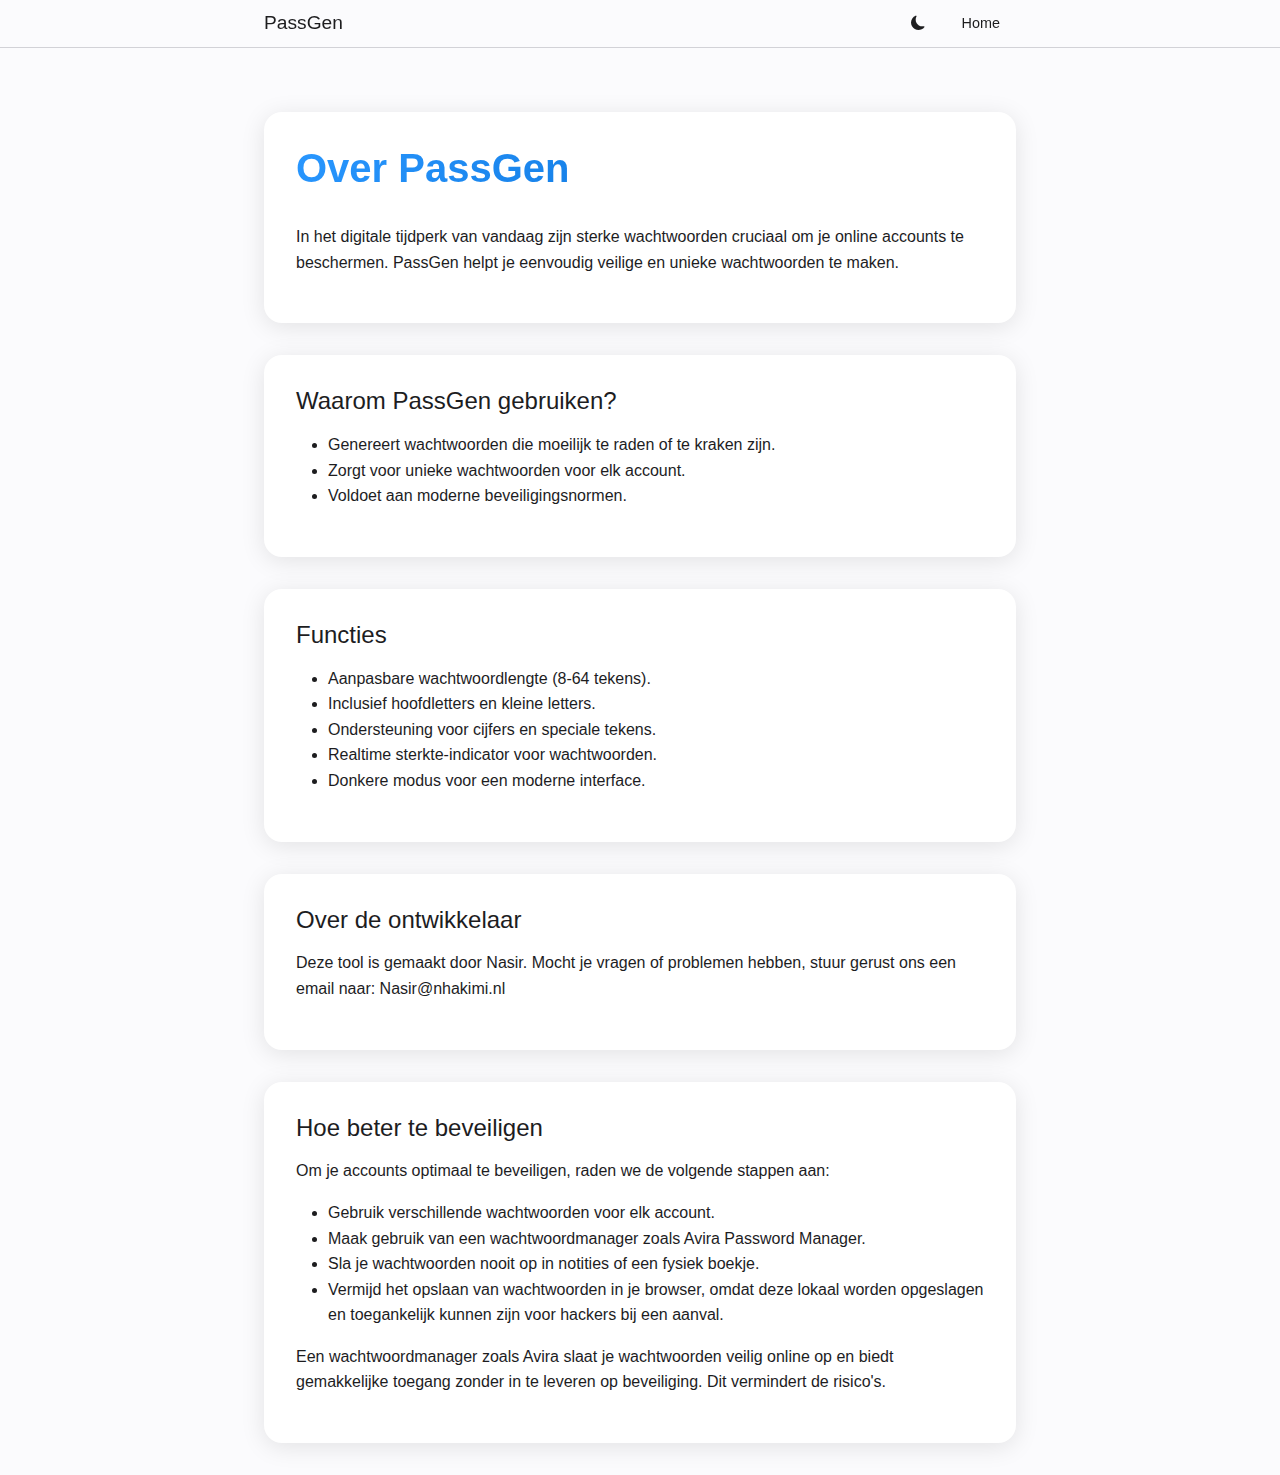
==== about.html @ d22cc3f9 "main" ====
<!DOCTYPE html>
<html lang="nl">
<head>
    <meta charset="UTF-8">
    <meta name="viewport" content="width=device-width, initial-scale=1.0">
    <title>Over - PassGen</title>
    <!-- Bootstrap CSS -->
    <link href="https://cdn.jsdelivr.net/npm/bootstrap@5.3.2/dist/css/bootstrap.min.css" rel="stylesheet">
    <!-- Bootstrap Icons -->
    <link href="https://cdn.jsdelivr.net/npm/bootstrap-icons@1.11.3/font/bootstrap-icons.css" rel="stylesheet">
    <link rel="stylesheet" href="style.css">
    <style>
        .about-section:hover {
            box-shadow: 0 4px 20px rgba(0, 0, 0, 0.2);
            transform: translateY(-5px);
            transition: all 0.3s ease;
        }
    </style>
</head>
<body>
    <!-- Navigatie -->
    <nav class="navbar navbar-expand-lg">
        <div class="container">
            <a class="navbar-brand" href="index.html">PassGen</a>
            <div class="nav-buttons">
                <button id="theme-toggle" class="btn">
                    <i class="bi bi-moon-fill"></i>
                </button>
                <a href="index.html" class="btn">Home</a>
            </div>
        </div>
    </nav>

    <!-- Hoofdinhoud -->
    <main class="container">
        <div class="about-container">
            <section class="about-section">
                <h1>Over PassGen</h1>
                <p>In het digitale tijdperk van vandaag zijn sterke wachtwoorden cruciaal om je online accounts te beschermen. PassGen helpt je eenvoudig veilige en unieke wachtwoorden te maken.</p>
            </section>

            <section class="about-section">
                <h2>Waarom PassGen gebruiken?</h2>
                <ul>
                    <li>Genereert wachtwoorden die moeilijk te raden of te kraken zijn.</li>
                    <li>Zorgt voor unieke wachtwoorden voor elk account.</li>
                    <li>Voldoet aan moderne beveiligingsnormen.</li>
                </ul>
            </section>

            <section class="about-section">
                <h2>Functies</h2>
                <ul>
                    <li>Aanpasbare wachtwoordlengte (8-64 tekens).</li>
                    <li>Inclusief hoofdletters en kleine letters.</li>
                    <li>Ondersteuning voor cijfers en speciale tekens.</li>
                    <li>Realtime sterkte-indicator voor wachtwoorden.</li>
                    <li>Donkere modus voor een moderne interface.</li>
                </ul>
            </section>

            <section class="about-section">
                <h2>Over de ontwikkelaar</h2>
                <p>Deze tool is gemaakt door Nasir. Mocht je vragen of problemen hebben, stuur gerust ons een email naar: Nasir@nhakimi.nl</p>
            </section>
        </div>

        <section class="about-section">
            <h2>Hoe beter te beveiligen</h2>
            <p>Om je accounts optimaal te beveiligen, raden we de volgende stappen aan:</p>
            <ul>
                <li>Gebruik verschillende wachtwoorden voor elk account.</li>
                <li>Maak gebruik van een wachtwoordmanager zoals Avira Password Manager.</li>
                <li>Sla je wachtwoorden nooit op in notities of een fysiek boekje.</li>
                <li>Vermijd het opslaan van wachtwoorden in je browser, omdat deze lokaal worden opgeslagen en toegankelijk kunnen zijn voor hackers bij een aanval.</li>
            </ul>
            <p>Een wachtwoordmanager zoals Avira slaat je wachtwoorden veilig online op en biedt gemakkelijke toegang zonder in te leveren op beveiliging. Dit vermindert de risico's.</p>
        </section>
    </main>

    <!-- Bootstrap JS Bundle -->
    <script src="https://cdn.jsdelivr.net/npm/bootstrap@5.3.2/dist/js/bootstrap.bundle.min.js"></script>
    <script type="module" src="main.js"></script>
</body>
</html>
---- style.css ----
@import 'bootstrap/dist/css/bootstrap.min.css';
@import 'bootstrap-icons/font/bootstrap-icons.css';

:root {
    --primary-color: #2997ff;
    --secondary-color: #06c;
    --text-color: #1d1d1f;
    --bg-color: #fbfbfd;
    --card-bg: #ffffff;
    --border-color: #d2d2d7;
    --hover-color: #0077ed;
    --error-color: #ff3b30;
    --success-color: #28cd41;
    --navbar-height: 48px;
    --transition-speed: 0.3s;
}

[data-theme="dark"] {
    --text-color: #f5f5f7;
    --bg-color: #000000;
    --card-bg: #1d1d1f;
    --border-color: #424245;
}

body {
    background-color: var(--bg-color);
    color: var(--text-color);
    font-family: -apple-system, BlinkMacSystemFont, "Segoe UI", Roboto, sans-serif;
    transition: background-color var(--transition-speed), color var(--transition-speed);
    min-height: 100vh;
    margin: 0;
    padding-top: calc(var(--navbar-height) + 2rem);
}

/* Loading Screen */
#loading-screen {
    position: fixed;
    top: 0;
    left: 0;
    width: 100%;
    height: 100%;
    background-color: var(--bg-color);
    display: flex;
    justify-content: center;
    align-items: center;
    z-index: 2000;
    transition: opacity var(--transition-speed);
}

.loading-content {
    text-align: center;
}

.loading-icon {
    fill: var(--primary-color);
    animation: pulse 2s infinite;
}

.loading-text {
    margin-top: 1rem;
    color: var(--text-color);
    font-size: 1.1rem;
}

/* Navbar */
.navbar {
    background-color: rgba(var(--bg-color), 0.8);
    backdrop-filter: blur(20px);
    -webkit-backdrop-filter: blur(20px);
    border-bottom: 1px solid var(--border-color);
    height: var(--navbar-height);
    position: fixed;
    top: 0;
    width: 100%;
    z-index: 1000;
    transition: background-color var(--transition-speed);
}

.navbar .container {
    height: 100%;
}

.navbar-brand {
    font-size: 1.2rem;
    font-weight: 500;
    color: var(--text-color);
}

.nav-buttons .btn {
    padding: 0.4rem 1rem;
    border-radius: 980px;
    font-size: 0.9rem;
    transition: all var(--transition-speed);
    border: none;
    background: transparent;
    color: var(--text-color);
}

.nav-buttons .btn:hover {
    background-color: rgba(0, 0, 0, 0.05);
}

[data-theme="dark"] .nav-buttons .btn:hover {
    background-color: rgba(255, 255, 255, 0.1);
}

/* Main Content */
.container {
    max-width: 800px;
    padding: 0 1.5rem;
}

.password-container {
    background-color: var(--card-bg);
    border-radius: 18px;
    padding: 2rem;
    box-shadow: 0 4px 24px rgba(0, 0, 0, 0.1);
    transition: background-color var(--transition-speed);
}

/* Password Display */
.password-display {
    display: flex;
    gap: 1rem;
    margin-bottom: 2rem;
}

#password-output {
    flex: 1;
    background-color: var(--bg-color);
    border: 1px solid var(--border-color);
    border-radius: 12px;
    padding: 1rem;
    font-size: 1.2rem;
    font-family: SFMono-Regular, Menlo, Monaco, Consolas, monospace;
    color: var(--text-color);
    transition: all var(--transition-speed);
}

#copy-button {
    background-color: var(--primary-color);
    color: white;
    border: none;
    border-radius: 12px;
    width: 48px;
    height: 48px;
    display: flex;
    align-items: center;
    justify-content: center;
    font-size: 1.2rem;
    transition: all var(--transition-speed);
}

#copy-button:hover {
    background-color: var(--hover-color);
    transform: scale(1.05);
}

/* Strength Meter */
.strength-meter {
    background-color: var(--bg-color);
    border-radius: 8px;
    height: 6px;
    margin: 2rem 0;
    overflow: hidden;
}

.strength-bar {
    height: 100%;
    width: 0;
    transition: all var(--transition-speed);
}

.strength-text {
    font-size: 0.9rem;
    color: var(--text-color);
    margin-top: 0.5rem;
    text-align: center;
}

/* Options */
.options {
    display: grid;
    gap: 1.5rem;
    margin: 2rem 0;
}

.option-group {
    display: flex;
    align-items: center;
    gap: 1rem;
}

.option-group label {
    display: flex;
    align-items: center;
    gap: 0.5rem;
    margin: 0;
    font-size: 1rem;
    color: var(--text-color);
}

input[type="range"] {
    flex: 1;
    height: 6px;
    -webkit-appearance: none;
    background-color: var(--border-color);
    border-radius: 3px;
}

input[type="range"]::-webkit-slider-thumb {
    -webkit-appearance: none;
    width: 20px;
    height: 20px;
    background-color: var(--primary-color);
    border-radius: 50%;
    cursor: pointer;
    transition: transform var(--transition-speed);
}

input[type="range"]::-webkit-slider-thumb:hover {
    transform: scale(1.1);
}

input[type="checkbox"] {
    width: 20px;
    height: 20px;
    border-radius: 6px;
    border: 2px solid var(--border-color);
    -webkit-appearance: none;
    appearance: none;
    background-color: var(--bg-color);
    cursor: pointer;
    transition: all var(--transition-speed);
}

input[type="checkbox"]:checked {
    background-color: var(--primary-color);
    border-color: var(--primary-color);
    position: relative;
}

input[type="checkbox"]:checked::after {
    content: '✓';
    color: white;
    position: absolute;
    top: 50%;
    left: 50%;
    transform: translate(-50%, -50%);
    font-size: 12px;
}

.bi-info-circle {
    color: var(--primary-color);
    font-size: 1rem;
    cursor: help;
    transition: transform var(--transition-speed);
}

.bi-info-circle:hover {
    transform: scale(1.1);
}

/* Generate Button */
.generate-btn {
    background-color: var(--primary-color);
    color: white;
    border: none;
    border-radius: 980px;
    padding: 1rem 2rem;
    font-size: 1.1rem;
    font-weight: 500;
    width: 100%;
    transition: all var(--transition-speed);
}

.generate-btn:hover {
    background-color: var(--hover-color);
    transform: scale(1.02);
}

/* About Page */
.about-container {
    padding-top: 2rem;
}

.about-section {
    background-color: var(--card-bg);
    border-radius: 18px;
    padding: 2rem;
    margin-bottom: 2rem;
    box-shadow: 0 4px 24px rgba(0, 0, 0, 0.1);
}

.about-section h1 {
    font-size: 2.5rem;
    font-weight: 600;
    margin-bottom: 2rem;
    background: linear-gradient(135deg, var(--primary-color), var(--secondary-color));
    -webkit-background-clip: text;
    -webkit-text-fill-color: transparent;
}

.about-section h2 {
    font-size: 1.5rem;
    font-weight: 500;
    margin-bottom: 1rem;
    color: var(--text-color);
}

.about-section p, .about-section li {
    color: var(--text-color);
    line-height: 1.6;
}

/* Animations */
@keyframes pulse {
    0% { transform: scale(1); }
    50% { transform: scale(1.1); }
    100% { transform: scale(1); }
}

/* Tooltips */
[data-tooltip] {
    position: relative;
}

[data-tooltip]:hover::before {
    content: attr(data-tooltip);
    position: absolute;
    bottom: 100%;
    left: 50%;
    transform: translateX(-50%);
    padding: 0.5rem 1rem;
    background-color: var(--card-bg);
    color: var(--text-color);
    border-radius: 8px;
    font-size: 0.9rem;
    white-space: nowrap;
    box-shadow: 0 4px 12px rgba(0, 0, 0, 0.1);
    z-index: 1000;
}
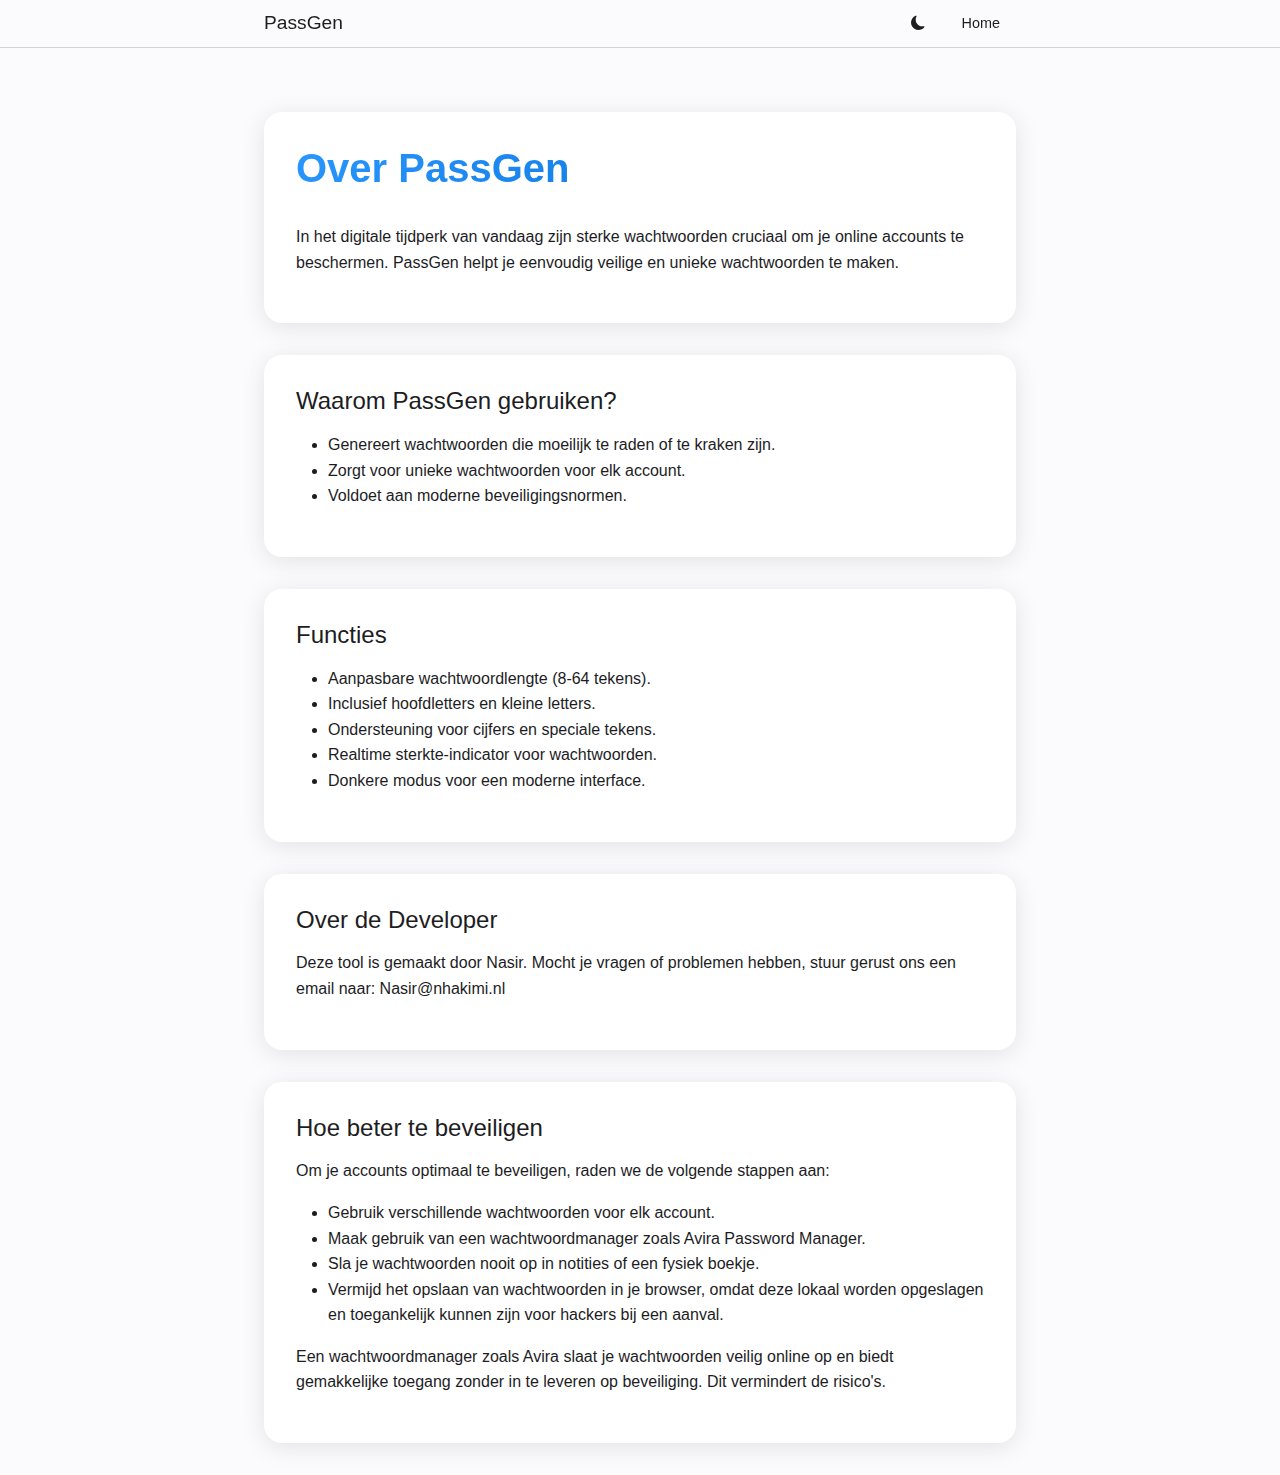
==== commit 671ccf60: "Update README.md And Changed "Ontwikkelaar" To "Developer" Text in About.html""" ====
--- a/about.html
+++ b/about.html
@@ -60,7 +60,7 @@
             </section>
 
             <section class="about-section">
-                <h2>Over de ontwikkelaar</h2>
+                <h2>Over de Developer</h2>
                 <p>Deze tool is gemaakt door Nasir. Mocht je vragen of problemen hebben, stuur gerust ons een email naar: Nasir@nhakimi.nl</p>
             </section>
         </div>
